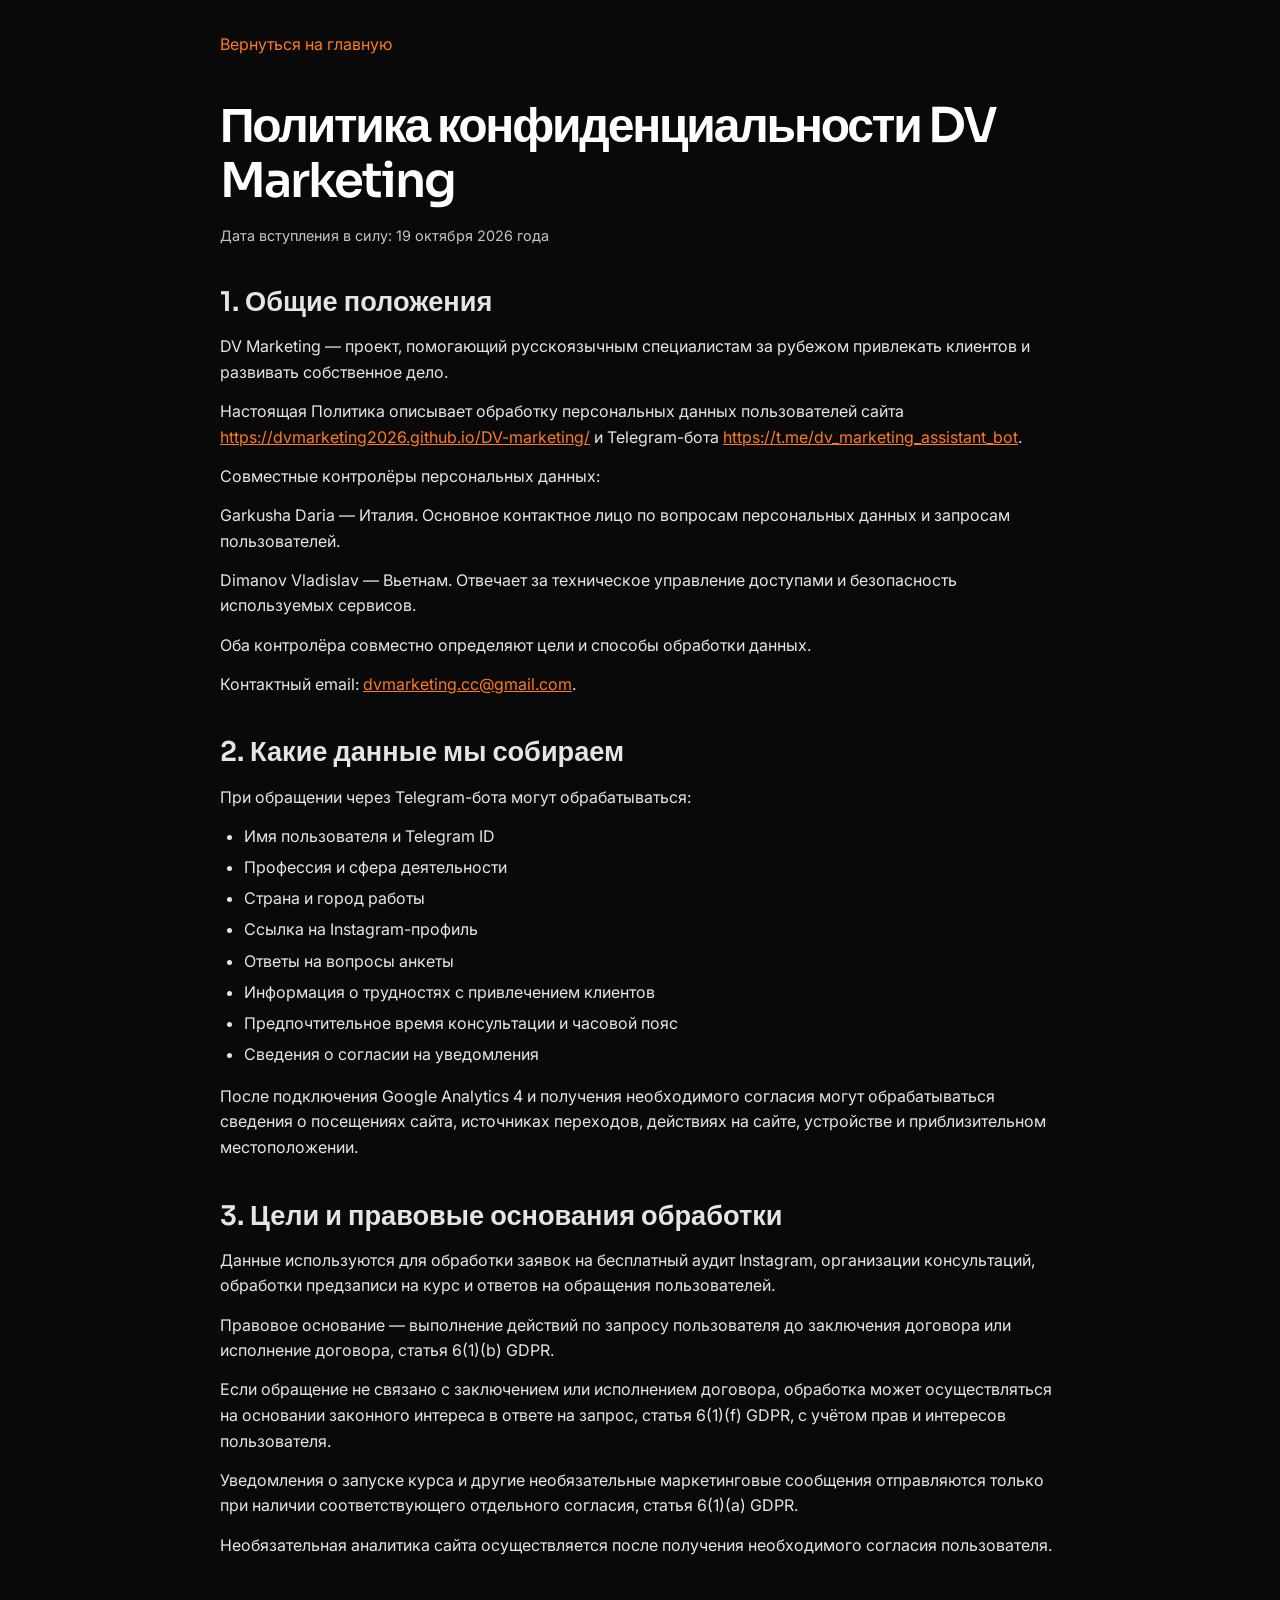
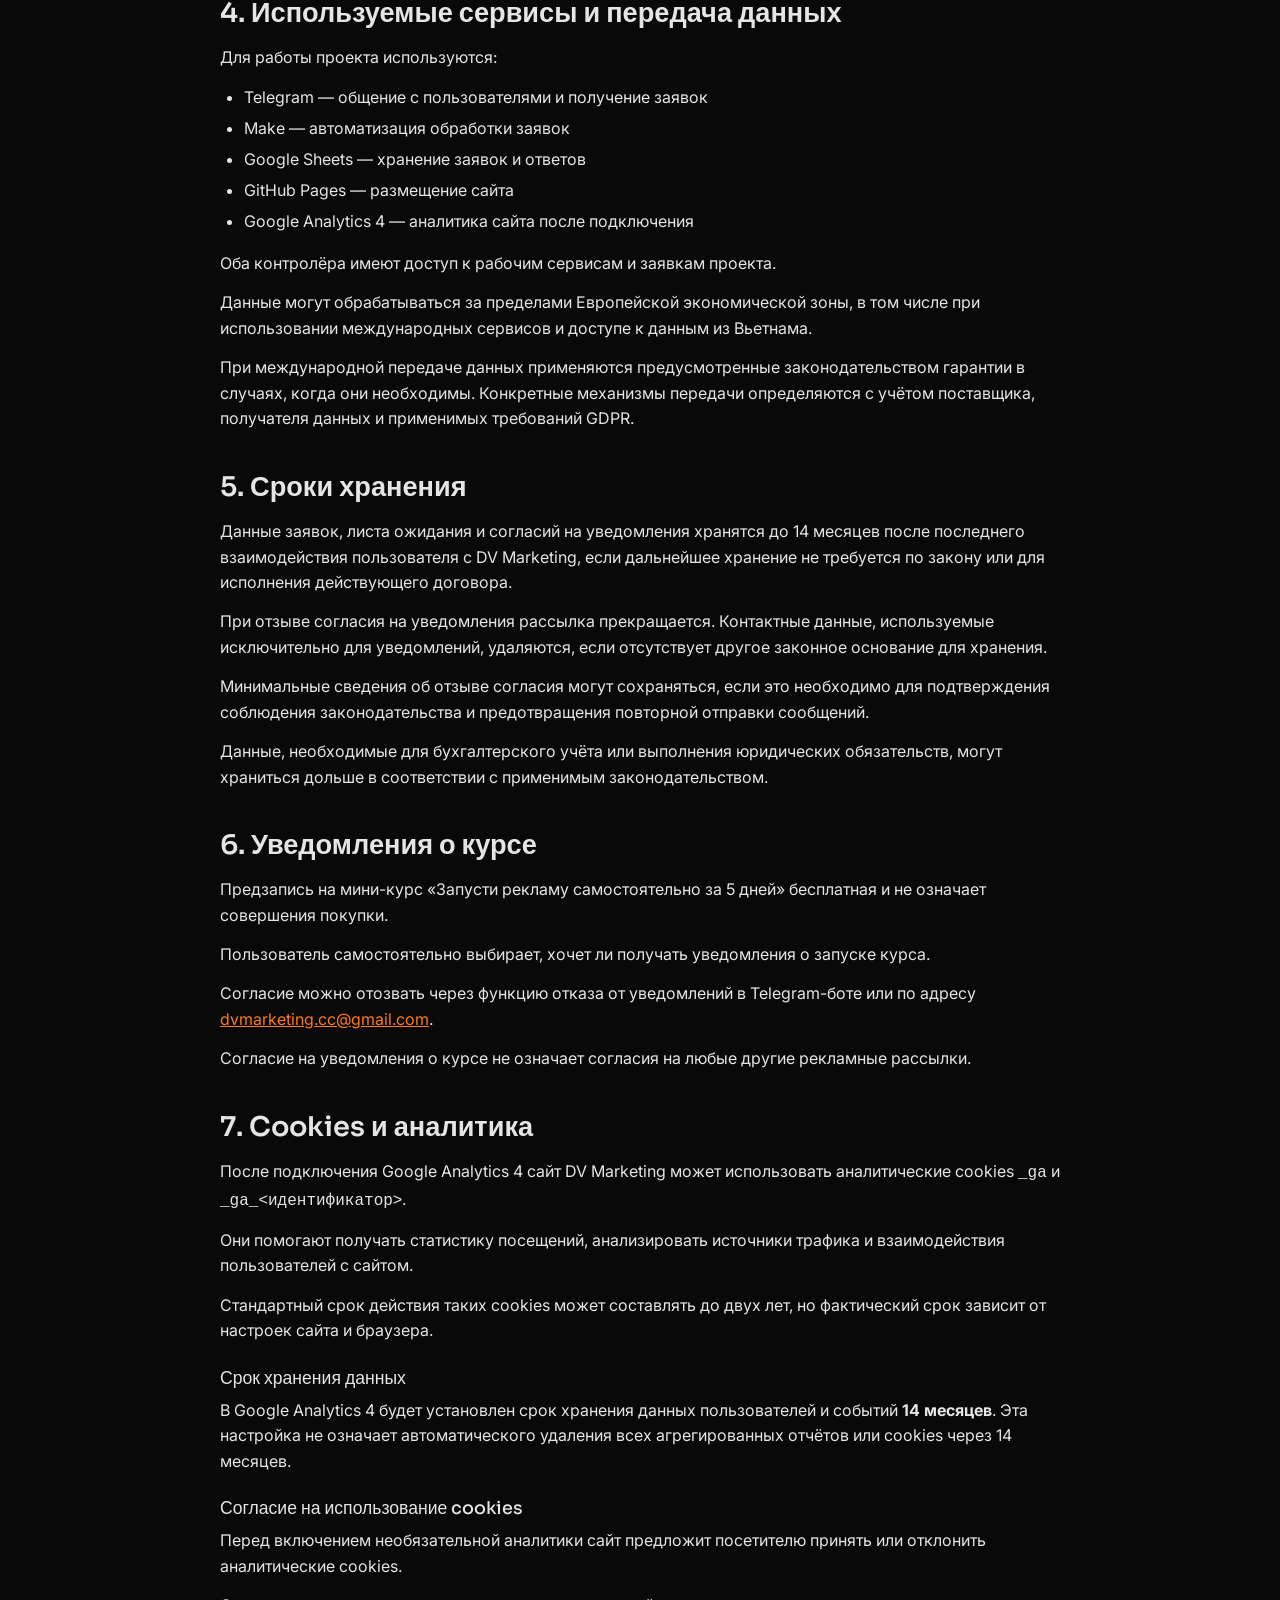
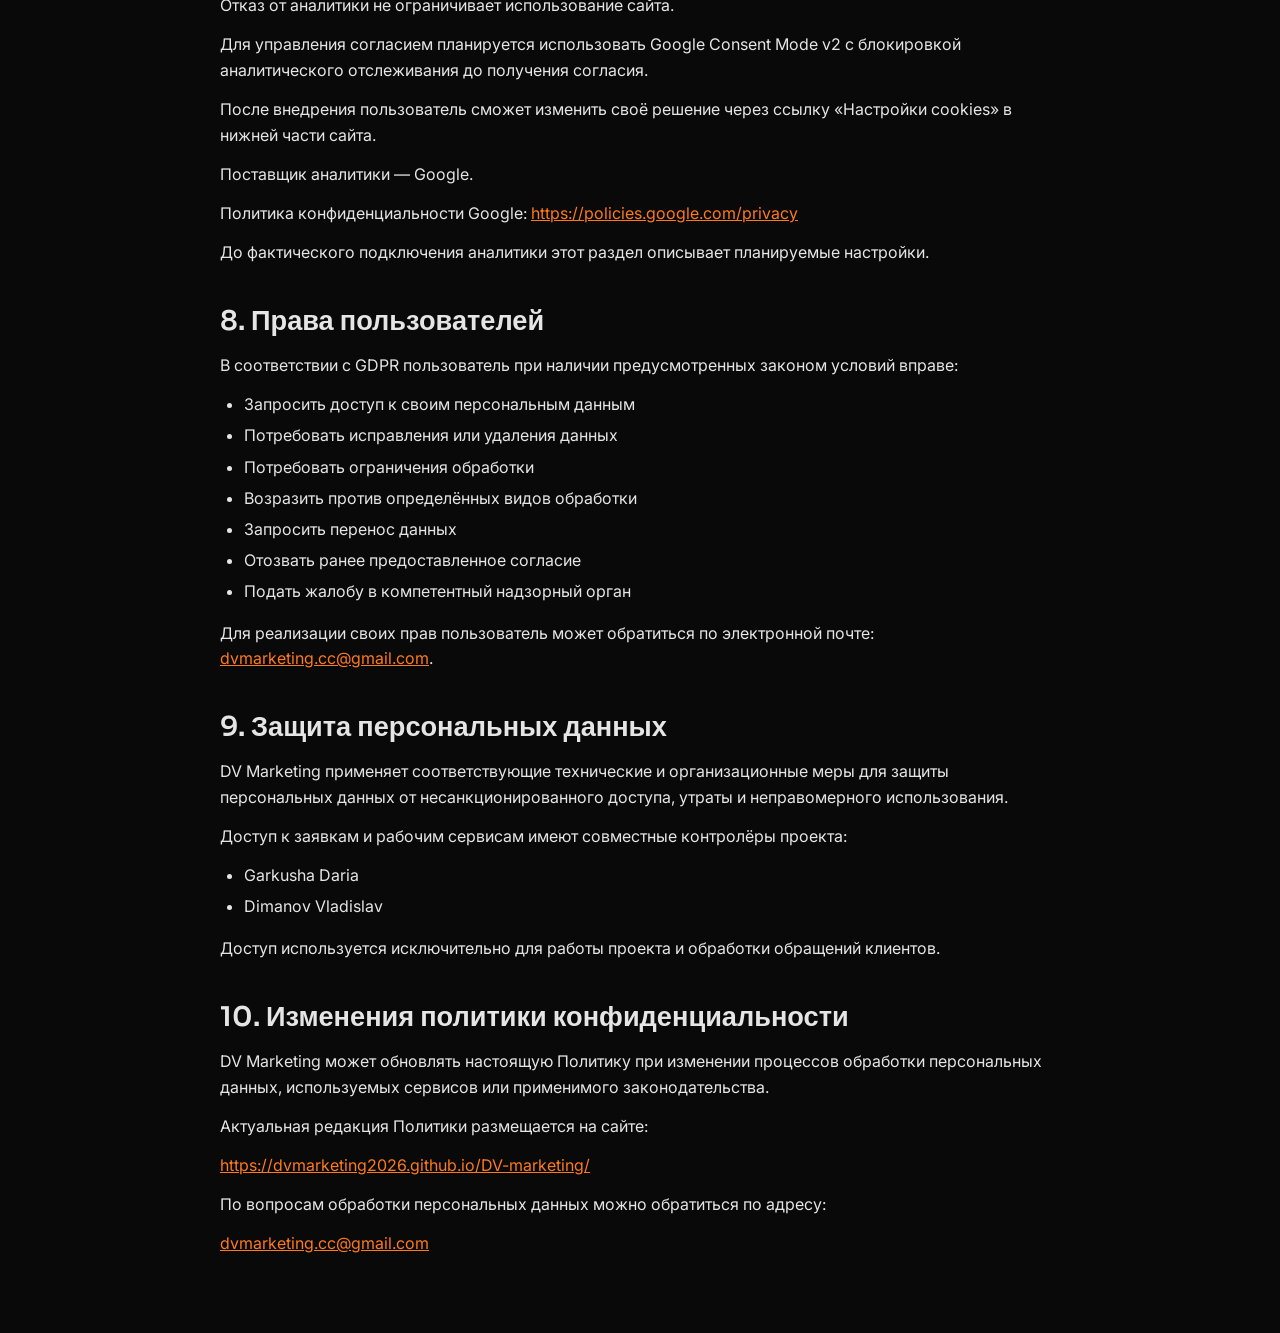
==== privacy.html @ 223eb36d "Add files via upload" ====
<!doctype html>
<html lang="ru">
  <head>
    <meta charset="utf-8" />
    <meta name="viewport" content="width=device-width, initial-scale=1" />
    <meta name="theme-color" content="#090909" />
    <title>Политика конфиденциальности — DV Marketing</title>
    <link rel="icon" type="image/svg+xml" href="favicon.svg" />
    <link rel="preconnect" href="https://fonts.googleapis.com" />
    <link rel="preconnect" href="https://fonts.gstatic.com" crossorigin />
    <link
      href="https://fonts.googleapis.com/css2?family=Inter:wght@400;500;600;700&family=Sora:wght@400;500;600;700&display=swap"
      rel="stylesheet"
    />
    <link rel="stylesheet" href="style.css" />
  </head>
  <body>
    <main class="privacy-page">
      <a class="privacy-page__back" href="index.html">Вернуться на главную</a>
      <article>
        <header>
          <h1 class="privacy-page__title">Политика конфиденциальности DV Marketing</h1>
          <p class="privacy-page__date">
            Дата вступления в силу:
            <time datetime="2026-10-19">19 октября 2026 года</time>
          </p>
        </header>
        <div class="privacy-page__content" id="privacy-content">
          <section aria-labelledby="privacy-section-1">
            <h2 id="privacy-section-1">1. Общие положения</h2>
            <p>
              DV Marketing — проект, помогающий русскоязычным специалистам за рубежом привлекать клиентов и развивать собственное дело.
            </p>
            <p>
              Настоящая Политика описывает обработку персональных данных пользователей сайта
              <a href="https://dvmarketing2026.github.io/DV-marketing/">https://dvmarketing2026.github.io/DV-marketing/</a>
              и Telegram-бота
              <a href="https://t.me/dv_marketing_assistant_bot">https://t.me/dv_marketing_assistant_bot</a>.
            </p>
            <p>Совместные контролёры персональных данных:</p>
            <p>
              Garkusha Daria — Италия. Основное контактное лицо по вопросам персональных данных и запросам пользователей.
            </p>
            <p>
              Dimanov Vladislav — Вьетнам. Отвечает за техническое управление доступами и безопасность используемых сервисов.
            </p>
            <p>Оба контролёра совместно определяют цели и способы обработки данных.</p>
            <p>
              Контактный email:
              <a href="mailto:dvmarketing.cc@gmail.com">dvmarketing.cc@gmail.com</a>.
            </p>
          </section>

          <section aria-labelledby="privacy-section-2">
            <h2 id="privacy-section-2">2. Какие данные мы собираем</h2>
            <p>При обращении через Telegram-бота могут обрабатываться:</p>
            <ul>
              <li>Имя пользователя и Telegram ID</li>
              <li>Профессия и сфера деятельности</li>
              <li>Страна и город работы</li>
              <li>Ссылка на Instagram-профиль</li>
              <li>Ответы на вопросы анкеты</li>
              <li>Информация о трудностях с привлечением клиентов</li>
              <li>Предпочтительное время консультации и часовой пояс</li>
              <li>Сведения о согласии на уведомления</li>
            </ul>
            <p>
              После подключения Google Analytics 4 и получения необходимого согласия могут обрабатываться сведения о посещениях сайта, источниках переходов, действиях на сайте, устройстве и приблизительном местоположении.
            </p>
          </section>

          <section aria-labelledby="privacy-section-3">
            <h2 id="privacy-section-3">3. Цели и правовые основания обработки</h2>
            <p>
              Данные используются для обработки заявок на бесплатный аудит Instagram, организации консультаций, обработки предзаписи на курс и ответов на обращения пользователей.
            </p>
            <p>
              Правовое основание — выполнение действий по запросу пользователя до заключения договора или исполнение договора, статья 6(1)(b) GDPR.
            </p>
            <p>
              Если обращение не связано с заключением или исполнением договора, обработка может осуществляться на основании законного интереса в ответе на запрос, статья 6(1)(f) GDPR, с учётом прав и интересов пользователя.
            </p>
            <p>
              Уведомления о запуске курса и другие необязательные маркетинговые сообщения отправляются только при наличии соответствующего отдельного согласия, статья 6(1)(a) GDPR.
            </p>
            <p>Необязательная аналитика сайта осуществляется после получения необходимого согласия пользователя.</p>
          </section>

          <section aria-labelledby="privacy-section-4">
            <h2 id="privacy-section-4">4. Используемые сервисы и передача данных</h2>
            <p>Для работы проекта используются:</p>
            <ul>
              <li>Telegram — общение с пользователями и получение заявок</li>
              <li>Make — автоматизация обработки заявок</li>
              <li>Google Sheets — хранение заявок и ответов</li>
              <li>GitHub Pages — размещение сайта</li>
              <li>Google Analytics 4 — аналитика сайта после подключения</li>
            </ul>
            <p>Оба контролёра имеют доступ к рабочим сервисам и заявкам проекта.</p>
            <p>
              Данные могут обрабатываться за пределами Европейской экономической зоны, в том числе при использовании международных сервисов и доступе к данным из Вьетнама.
            </p>
            <p>
              При международной передаче данных применяются предусмотренные законодательством гарантии в случаях, когда они необходимы. Конкретные механизмы передачи определяются с учётом поставщика, получателя данных и применимых требований GDPR.
            </p>
          </section>

          <section aria-labelledby="privacy-section-5">
            <h2 id="privacy-section-5">5. Сроки хранения</h2>
            <p>
              Данные заявок, листа ожидания и согласий на уведомления хранятся до 14 месяцев после последнего взаимодействия пользователя с DV Marketing, если дальнейшее хранение не требуется по закону или для исполнения действующего договора.
            </p>
            <p>
              При отзыве согласия на уведомления рассылка прекращается. Контактные данные, используемые исключительно для уведомлений, удаляются, если отсутствует другое законное основание для хранения.
            </p>
            <p>
              Минимальные сведения об отзыве согласия могут сохраняться, если это необходимо для подтверждения соблюдения законодательства и предотвращения повторной отправки сообщений.
            </p>
            <p>
              Данные, необходимые для бухгалтерского учёта или выполнения юридических обязательств, могут храниться дольше в соответствии с применимым законодательством.
            </p>
          </section>

          <section aria-labelledby="privacy-section-6">
            <h2 id="privacy-section-6">6. Уведомления о курсе</h2>
            <p>
              Предзапись на мини-курс «Запусти рекламу самостоятельно за 5 дней» бесплатная и не означает совершения покупки.
            </p>
            <p>Пользователь самостоятельно выбирает, хочет ли получать уведомления о запуске курса.</p>
            <p>
              Согласие можно отозвать через функцию отказа от уведомлений в Telegram-боте или по адресу
              <a href="mailto:dvmarketing.cc@gmail.com">dvmarketing.cc@gmail.com</a>.
            </p>
            <p>Согласие на уведомления о курсе не означает согласия на любые другие рекламные рассылки.</p>
          </section>

          <section aria-labelledby="privacy-section-7">
            <h2 id="privacy-section-7">7. Cookies и аналитика</h2>
            <p>
              После подключения Google Analytics 4 сайт DV Marketing может использовать аналитические cookies <code>_ga</code> и <code>_ga_&lt;идентификатор&gt;</code>.
            </p>
            <p>
              Они помогают получать статистику посещений, анализировать источники трафика и взаимодействия пользователей с сайтом.
            </p>
            <p>
              Стандартный срок действия таких cookies может составлять до двух лет, но фактический срок зависит от настроек сайта и браузера.
            </p>
            <h3>Срок хранения данных</h3>
            <p>
              В Google Analytics 4 будет установлен срок хранения данных пользователей и событий <strong>14 месяцев</strong>. Эта настройка не означает автоматического удаления всех агрегированных отчётов или cookies через 14 месяцев.
            </p>
            <h3>Согласие на использование cookies</h3>
            <p>
              Перед включением необязательной аналитики сайт предложит посетителю принять или отклонить аналитические cookies.
            </p>
            <p>Отказ от аналитики не ограничивает использование сайта.</p>
            <p>
              Для управления согласием планируется использовать Google Consent Mode v2 с блокировкой аналитического отслеживания до получения согласия.
            </p>
            <p>
              После внедрения пользователь сможет изменить своё решение через ссылку «Настройки cookies» в нижней части сайта.
            </p>
            <p>Поставщик аналитики — Google.</p>
            <p>
              Политика конфиденциальности Google:
              <a href="https://policies.google.com/privacy">https://policies.google.com/privacy</a>
            </p>
            <p>До фактического подключения аналитики этот раздел описывает планируемые настройки.</p>
          </section>

          <section aria-labelledby="privacy-section-8">
            <h2 id="privacy-section-8">8. Права пользователей</h2>
            <p>В соответствии с GDPR пользователь при наличии предусмотренных законом условий вправе:</p>
            <ul>
              <li>Запросить доступ к своим персональным данным</li>
              <li>Потребовать исправления или удаления данных</li>
              <li>Потребовать ограничения обработки</li>
              <li>Возразить против определённых видов обработки</li>
              <li>Запросить перенос данных</li>
              <li>Отозвать ранее предоставленное согласие</li>
              <li>Подать жалобу в компетентный надзорный орган</li>
            </ul>
            <p>
              Для реализации своих прав пользователь может обратиться по электронной почте:
              <a href="mailto:dvmarketing.cc@gmail.com">dvmarketing.cc@gmail.com</a>.
            </p>
          </section>

          <section aria-labelledby="privacy-section-9">
            <h2 id="privacy-section-9">9. Защита персональных данных</h2>
            <p>
              DV Marketing применяет соответствующие технические и организационные меры для защиты персональных данных от несанкционированного доступа, утраты и неправомерного использования.
            </p>
            <p>Доступ к заявкам и рабочим сервисам имеют совместные контролёры проекта:</p>
            <ul>
              <li>Garkusha Daria</li>
              <li>Dimanov Vladislav</li>
            </ul>
            <p>Доступ используется исключительно для работы проекта и обработки обращений клиентов.</p>
          </section>

          <section aria-labelledby="privacy-section-10">
            <h2 id="privacy-section-10">10. Изменения политики конфиденциальности</h2>
            <p>
              DV Marketing может обновлять настоящую Политику при изменении процессов обработки персональных данных, используемых сервисов или применимого законодательства.
            </p>
            <p>Актуальная редакция Политики размещается на сайте:</p>
            <p>
              <a href="https://dvmarketing2026.github.io/DV-marketing/">https://dvmarketing2026.github.io/DV-marketing/</a>
            </p>
            <p>По вопросам обработки персональных данных можно обратиться по адресу:</p>
            <p>
              <a href="mailto:dvmarketing.cc@gmail.com">dvmarketing.cc@gmail.com</a>
            </p>
          </section>
        </div>
      </article>
    </main>
  </body>
</html>
---- style.css ----
:root {
  color-scheme: dark;
  --color-graphite: #090909;
  --color-orange: #FF7A1A;
  --color-white: #FFFFFF;
  --font-heading: "Sora", sans-serif;
  --font-body: "Inter", sans-serif;
}

* {
  box-sizing: border-box;
}

html {
  scroll-behavior: smooth;
  scroll-padding-top: 2rem;
}

body {
  min-width: 320px;
  margin: 0;
  background: var(--color-graphite);
  color: var(--color-white);
  font-family: var(--font-body);
  font-size: 1rem;
  line-height: 1.6;
  -webkit-font-smoothing: antialiased;
  text-rendering: optimizeLegibility;
}

h1,
h2,
h3,
h4,
h5,
h6 {
  margin: 0;
  font-family: var(--font-heading);
  line-height: 1.15;
}

p {
  margin: 0;
}

a {
  color: var(--color-orange);
}

button,
input,
textarea,
select {
  font: inherit;
}

img,
svg,
video {
  display: block;
  max-width: 100%;
}

.hero {
  position: relative;
  isolation: isolate;
  display: flex;
  flex-direction: column;
  align-items: stretch;
  width: min(100%, 1200px);
  margin-inline: auto;
  padding: 14px 20px 36px;
  overflow: hidden;
  background-color: var(--color-graphite);
}

.site-header {
  position: relative;
  z-index: 1;
  display: flex;
  align-items: center;
  gap: 11px;
  mix-blend-mode: screen;
}

.brand {
  flex: 0 0 auto;
  display: block;
  width: 68px;
  height: 47px;
  overflow: hidden;
}

.brand__logo {
  width: auto;
  max-width: none;
  height: 100%;
  object-fit: contain;
}

.brand__tagline {
  max-width: 9rem;
  color: rgb(255 255 255 / 72%);
  font-size: 0.78rem;
  font-weight: 500;
  letter-spacing: 0.015em;
  line-height: 1.35;
}

.hero__content {
  position: relative;
  z-index: 1;
  width: 100%;
  max-width: 520px;
  margin-top: 12px;
}

.hero__badge {
  display: inline-block;
  max-width: 100%;
  margin-bottom: 0.75rem;
  padding: 0.45rem 0.7rem;
  border-radius: 9px;
  background: #FF7A1A;
  color: #0A0F1A;
  font-size: 0.72rem;
  font-weight: 600;
  line-height: 1.4;
}

.hero h1 {
  max-width: none;
  font-size: clamp(1.75rem, 7.8vw, 2rem);
  font-weight: 500;
  letter-spacing: -0.055em;
  line-height: 1.1;
}

.hero__headline-line {
  display: block;
}

.hero__highlight {
  color: var(--color-orange);
}

.hero__action {
  position: relative;
  z-index: 1;
  width: 100%;
  margin-top: 0.5rem;
}

.hero__image {
  width: 100%;
  height: auto;
  object-fit: contain;
  -webkit-mask-image:
    linear-gradient(to right, transparent 0%, #000 16%, #000 84%, transparent 100%),
    linear-gradient(to bottom, transparent 0%, #000 8%, #000 92%, transparent 100%);
  -webkit-mask-composite: source-in;
  mask-image:
    linear-gradient(to right, transparent 0%, #000 16%, #000 84%, transparent 100%),
    linear-gradient(to bottom, transparent 0%, #000 8%, #000 92%, transparent 100%);
  mask-composite: intersect;
}

.hero__button {
  display: flex;
  align-items: center;
  justify-content: center;
  gap: 0.75rem;
  width: fit-content;
  min-height: 50px;
  padding: 0.7rem 1rem;
  border: 1px solid var(--color-orange);
  border-radius: 0.4rem;
  background: var(--color-orange);
  color: var(--color-graphite);
  font-size: 0.84rem;
  font-weight: 700;
  line-height: 1.35;
  text-align: center;
  text-decoration: none;
  transition:
    background-color 180ms ease,
    box-shadow 180ms ease,
    transform 180ms ease;
}

.hero__button:hover {
  transform: translateY(-2px);
  background: #ff8c38;
  box-shadow: 0 10px 32px rgb(255 122 26 / 22%);
}

.hero__button:focus-visible {
  outline: 3px solid var(--color-white);
  outline-offset: 4px;
}

.hero__button-arrow {
  font-size: 1rem;
}

.hero__note {
  max-width: 28rem;
  margin-top: 0.65rem;
  color: #C2C5CC;
  font-size: 0.9rem;
  line-height: 1.5;
}

.hero__note span {
  padding-inline: 0.2rem;
  color: var(--color-orange);
}

.page-ready .hero__content,
.page-ready .site-header {
  animation: hero-enter 700ms cubic-bezier(0.2, 0.7, 0.2, 1) both;
}

.page-ready .hero__content {
  animation-delay: 100ms;
}

@keyframes hero-enter {
  from {
    opacity: 0;
    transform: translateY(16px);
  }

  to {
    opacity: 1;
    transform: translateY(0);
  }
}

@media (prefers-reduced-motion: reduce) {
  html {
    scroll-behavior: auto;
  }

  *,
  *::before,
  *::after {
    scroll-behavior: auto !important;
    animation-duration: 0.01ms !important;
    animation-iteration-count: 1 !important;
    transition-duration: 0.01ms !important;
  }
}

@media (min-width: 721px) {
  .hero {
    display: flex;
    flex-direction: column;
    align-items: stretch;
    padding: 16px 32px 36px;
  }

  .hero__content {
    align-self: start;
    max-width: min(100%, 590px);
    margin-top: 16px;
  }

  .hero h1 {
    max-width: none;
    font-size: clamp(1.75rem, 2.9vw, 2.65rem);
    line-height: 1.13;
  }

  .hero__visual {
    align-self: center;
    width: 100%;
    margin: 8px 0 0;
  }

  .hero__action {
    width: 100%;
    margin-top: 8px;
  }

  .site-header {
    align-self: stretch;
  }

  .brand {
    width: 78px;
    height: 54px;
  }

  .brand__logo {
    width: auto;
    height: 100%;
  }
}

@media (min-width: 900px) {
  .hero {
    display: grid;
    grid-template-columns: minmax(0, 48fr) minmax(0, 52fr);
    grid-template-rows: auto auto auto;
    align-content: start;
    align-items: center;
    column-gap: clamp(2rem, 4vw, 3.5rem);
    row-gap: 10px;
    padding: 16px 24px 36px;
  }

  .site-header {
    grid-column: 1 / -1;
    grid-row: 1;
  }

  .hero__content {
    grid-column: 1;
    grid-row: 2;
    justify-self: start;
    max-width: none;
    margin-top: 0;
  }

  .hero h1 {
    max-width: none;
    font-size: clamp(2.375rem, 3vw, 2.75rem);
    line-height: 1.12;
  }

  .hero__visual {
    grid-column: 2;
    grid-row: 2 / span 2;
    align-self: center;
    width: 100%;
    margin: 0;
  }

  .hero__action {
    grid-column: 1;
    grid-row: 3;
    width: auto;
    margin-top: 0;
  }

  .hero__button {
    width: fit-content;
    min-height: 52px;
  }
}

@media (max-width: 720px) {
  .hero {
    padding: 12px 20px 36px;
  }

  .site-header {
    align-self: stretch;
  }

  .brand {
    width: 68px;
    height: 47px;
  }

  .brand__logo {
    width: auto;
    height: 100%;
  }

  .brand__tagline {
    font-size: 0.73rem;
  }

  .hero__content {
    margin-top: 12px;
  }

  .hero h1 {
    max-width: none;
    font-size: clamp(1.75rem, 7.8vw, 2rem);
    line-height: 1.1;
  }

  .hero__badge {
    max-width: 340px;
    margin-bottom: 0.65rem;
    padding: 0.42rem 0.65rem;
    font-size: 0.7rem;
  }

  .hero__visual {
    width: calc(100% + 40px);
    margin: 0.65rem -20px 0;
  }

  .hero__image {
    width: 100%;
    height: auto;
    object-fit: contain;
  }

  .hero__button {
    width: min(100%, 360px);
    min-height: 50px;
    padding: 0.65rem 0.8rem;
    font-size: 0.82rem;
  }

  .hero__action {
    margin-top: 0.45rem;
  }

  .hero__note {
    max-width: 28rem;
    font-size: 0.9rem;
  }
}

@media (min-width: 721px) and (max-width: 899px) {
  .hero {
    padding-inline: 32px;
  }

  .hero__content {
    max-width: 100%;
  }

  .hero__visual {
    width: min(100%, 680px);
    justify-self: center;
  }

  .hero__action {
    align-self: center;
    width: min(100%, 680px);
  }

  .hero h1 {
    font-size: clamp(2rem, 4.2vw, 2.35rem);
  }
}

@media (prefers-reduced-motion: reduce) {
  .page-ready .hero__content,
  .page-ready .site-header {
    animation: none;
  }
}

.pains-section {
  background: #090909;
  padding: 36px 20px 56px;
}

.pains-section__inner {
  width: min(100%, 1152px);
  margin-inline: auto;
}

.pains-section__header {
  max-width: 680px;
}

.pains-section__eyebrow {
  color: var(--color-orange);
  font-size: 0.68rem;
  font-weight: 700;
  letter-spacing: 0.14em;
  line-height: 1.4;
}

.pains-section__title {
  display: grid;
  gap: 0.08em;
  margin-top: 0.7rem;
  font-size: clamp(1.9rem, 8vw, 2.45rem);
  font-weight: 500;
  letter-spacing: -0.055em;
  line-height: 1.12;
}

.pains-section__title-accent {
  color: var(--color-orange);
}

.pains-section__intro {
  max-width: 42rem;
  margin-top: 0.9rem;
  color: #C2C5CC;
  font-size: 0.94rem;
  line-height: 1.65;
}

.pains-list {
  display: grid;
  grid-template-columns: minmax(0, 1fr);
  gap: 12px;
  margin: 2rem 0 0;
  padding: 0;
  list-style: none;
}

.pains-list__item {
  display: grid;
  grid-template-columns: 34px minmax(0, 1fr);
  column-gap: 0.85rem;
  padding: 1.1rem;
  border-radius: 14px;
  background: #F2F0EB;
}

.pains-list__meta {
  display: flex;
  flex-direction: column;
  align-items: flex-start;
  gap: 0.55rem;
  padding-top: 0.1rem;
}

.pains-list__number {
  color: #B64D08;
  font-family: var(--font-heading);
  font-size: 0.72rem;
  font-weight: 600;
  letter-spacing: 0.04em;
}

.pains-list__icon {
  width: 21px;
  height: 21px;
  stroke: #B64D08;
  stroke-linecap: round;
  stroke-linejoin: round;
  stroke-width: 1.25;
}

.pains-list__copy h3 {
  color: #171717;
  font-size: 1rem;
  font-weight: 600;
  letter-spacing: -0.025em;
  line-height: 1.4;
}

.pains-list__copy p {
  max-width: 34rem;
  margin-top: 0.35rem;
  color: #444444;
  font-size: 0.86rem;
  line-height: 1.6;
}

.pains-callout {
  margin-top: 1.8rem;
  padding: 1.35rem 1.15rem;
  border-left: 2px solid var(--color-orange);
  border-radius: 14px;
  background: #1A1A1A;
}

.pains-callout h3 {
  max-width: 38rem;
  color: #FFFFFF;
  font-size: clamp(1.3rem, 5.8vw, 1.8rem);
  font-weight: 500;
  letter-spacing: -0.045em;
  line-height: 1.2;
}

.pains-callout h3 span {
  color: var(--color-orange);
}

.pains-callout > p {
  max-width: 38rem;
  margin-top: 0.6rem;
  color: #C2C5CC;
  font-size: 0.88rem;
  line-height: 1.6;
}

.pains-callout__button {
  margin-top: 1rem;
}

@media (min-width: 600px) {
  .pains-section {
    padding: 48px 32px 72px;
  }

  .pains-list {
    gap: 14px;
  }

  .pains-list__item {
    min-height: 156px;
    padding: 1.35rem;
  }

  .pains-callout {
    padding: 1.6rem 1.7rem;
  }
}

@media (min-width: 900px) {
  .pains-section {
    padding: 64px 32px 88px;
  }

  .pains-section__title {
    font-size: clamp(2.25rem, 3.6vw, 3rem);
  }

  .pains-section__intro {
    font-size: 1rem;
  }

  .pains-list {
    grid-template-columns: repeat(2, minmax(0, 1fr));
    gap: 16px;
    margin-top: 2.6rem;
  }

  .pains-list__item {
    min-height: 168px;
    column-gap: 1.2rem;
    padding: 1.7rem;
  }

  .pains-list__icon {
    width: 23px;
    height: 23px;
  }

  .pains-list__copy h3 {
    font-size: 1.08rem;
  }

  .pains-list__copy p {
    margin-top: 0.45rem;
    font-size: 0.92rem;
  }

  .pains-callout {
    margin-top: 2.2rem;
    padding: 1.9rem 2rem;
  }

  .pains-callout h3 {
    font-size: 1.9rem;
  }

  .pains-callout > p {
    font-size: 0.95rem;
  }
}

.audience-section {
  padding: 52px 20px 64px;
  background: #090909;
}

.audience-section__inner {
  width: min(100%, 1152px);
  margin-inline: auto;
}

.audience-section__header {
  max-width: 720px;
}

.audience-section__eyebrow {
  color: #FF7A1A;
  font-size: 0.68rem;
  font-weight: 700;
  letter-spacing: 0.14em;
  line-height: 1.4;
}

.audience-section__title {
  margin-top: 0.7rem;
  color: #FFFFFF;
  font-size: clamp(1.9rem, 8vw, 2.45rem);
  font-weight: 500;
  letter-spacing: -0.055em;
  line-height: 1.12;
}

.audience-section__title span {
  color: #FF7A1A;
}

.audience-section__intro {
  max-width: 42rem;
  margin-top: 0.9rem;
  color: #C2C5CC;
  font-size: 0.94rem;
  line-height: 1.65;
}

.audience-grid {
  display: grid;
  grid-template-columns: repeat(2, minmax(0, 1fr));
  gap: 12px;
  margin-top: 1.8rem;
}

.audience-card {
  position: relative;
  isolation: isolate;
  overflow: hidden;
  aspect-ratio: 0.82;
  border-radius: 16px;
  background: #1A1A1A;
}

.audience-card::after {
  position: absolute;
  z-index: 0;
  inset: 38% 0 0;
  background: linear-gradient(to bottom, transparent 0%, rgb(9 9 9 / 45%) 36%, #090909 72%);
  content: "";
  pointer-events: none;
}

.audience-card__image {
  width: 100%;
  height: 100%;
  object-fit: cover;
  object-position: center 42%;
}

.audience-card__caption {
  position: absolute;
  z-index: 1;
  right: 12px;
  bottom: 12px;
  left: 12px;
  display: flex;
  align-items: center;
  gap: 7px;
}

.audience-card__icon {
  flex: 0 0 auto;
  width: 18px;
  height: 18px;
  stroke: #FF7A1A;
  stroke-linecap: round;
  stroke-linejoin: round;
  stroke-width: 1.5;
}

.audience-card__caption h3 {
  color: #FFFFFF;
  font-size: clamp(0.74rem, 3.4vw, 0.9rem);
  font-weight: 600;
  letter-spacing: -0.025em;
  line-height: 1.25;
}

.audience-section__other {
  max-width: 48rem;
  margin-top: 1.5rem;
  color: #FF7A1A;
  font-size: 0.94rem;
  font-weight: 500;
  line-height: 1.55;
}

@media (min-width: 600px) {
  .audience-section {
    padding: 64px 32px 76px;
  }

  .audience-grid {
    gap: 16px;
  }

  .audience-card {
    aspect-ratio: 1.08;
  }

  .audience-card__caption {
    right: 16px;
    bottom: 16px;
    left: 16px;
    gap: 9px;
  }

  .audience-card__icon {
    width: 21px;
    height: 21px;
  }

  .audience-card__caption h3 {
    font-size: 0.95rem;
  }
}

@media (min-width: 900px) {
  .audience-section {
    padding: 76px 32px 92px;
  }

  .audience-section__title {
    font-size: clamp(2.25rem, 3.6vw, 3rem);
  }

  .audience-section__intro {
    font-size: 1rem;
  }

  .audience-grid {
    grid-template-columns: repeat(3, minmax(0, 1fr));
    gap: 20px;
    margin-top: 2.4rem;
  }

  .audience-card {
    aspect-ratio: 1.4;
  }

  .audience-card__caption {
    right: 18px;
    bottom: 18px;
    left: 18px;
    gap: 10px;
  }

  .audience-card__icon {
    width: 22px;
    height: 22px;
  }

  .audience-card__caption h3 {
    font-size: 1rem;
  }

  .audience-section__other {
    margin-top: 1.8rem;
    font-size: 1rem;
  }
}

.founders-section {
  padding: 52px 20px 64px;
  background: #090909;
}

.founders-section__inner {
  width: min(100%, 1152px);
  margin-inline: auto;
}

.founders-section__header {
  max-width: 760px;
}

.founders-section__eyebrow {
  color: #FF7A1A;
  font-size: 0.68rem;
  font-weight: 700;
  letter-spacing: 0.14em;
  line-height: 1.4;
}

.founders-section__title {
  margin-top: 0.7rem;
  color: #FFFFFF;
  font-size: clamp(1.9rem, 8vw, 2.45rem);
  font-weight: 500;
  letter-spacing: -0.055em;
  line-height: 1.12;
}

.founders-section__title span {
  color: #FF7A1A;
}

.founders-section__intro {
  margin-top: 0.9rem;
  color: #FFFFFF;
  font-size: 1.05rem;
  font-weight: 500;
  line-height: 1.6;
}

.founders-section__copy {
  margin-top: 0.75rem;
  color: #C2C5CC;
  font-size: 0.94rem;
  line-height: 1.7;
}

.founders-gallery {
  display: grid;
  grid-template-columns: minmax(0, 1fr);
  align-items: start;
  gap: 18px;
  margin-top: 1.8rem;
}

.founders-gallery__item {
  align-self: start;
  min-width: 0;
  margin: 0;
}

.founders-gallery__image {
  display: block;
  width: 100%;
  max-width: 100%;
  height: auto;
  aspect-ratio: auto;
  object-fit: contain;
}

@media (min-width: 600px) {
  .founders-section {
    padding: 64px 32px 76px;
  }

  .founders-gallery {
    gap: 22px;
    margin-top: 2.2rem;
  }
}

@media (min-width: 900px) {
  .founders-section {
    padding: 76px 32px 92px;
  }

  .founders-section__title {
    font-size: clamp(2.25rem, 3.6vw, 3rem);
  }

  .founders-section__intro {
    font-size: 1.1rem;
  }

  .founders-section__copy {
    font-size: 1rem;
  }

  .founders-gallery {
    grid-template-columns: repeat(2, minmax(0, 1fr));
    gap: 20px;
    margin-top: 2.6rem;
  }
}

.products-section {
  padding: 52px 20px 64px;
  background: #090909;
}

.products-section__inner {
  width: min(100%, 1152px);
  margin-inline: auto;
}

.products-section__header {
  max-width: 720px;
}

.products-section__eyebrow {
  color: #FF7A1A;
  font-size: 0.68rem;
  font-weight: 700;
  letter-spacing: 0.14em;
  line-height: 1.4;
}

.products-section__title {
  margin-top: 0.7rem;
  color: #FFFFFF;
  font-size: clamp(1.9rem, 8vw, 2.45rem);
  font-weight: 500;
  letter-spacing: -0.055em;
  line-height: 1.12;
}

.products-section__intro {
  max-width: 42rem;
  margin-top: 0.9rem;
  color: #C2C5CC;
  font-size: 0.94rem;
  line-height: 1.65;
}

.products-grid {
  display: grid;
  grid-template-columns: minmax(0, 1fr);
  gap: 14px;
  margin-top: 1.8rem;
}

.products-card {
  min-width: 0;
  padding: 1.35rem;
  border-radius: 16px;
}

.products-card--audit {
  background: #F2F0EB;
  color: #171717;
}

.products-card--course,
.products-card--consultation {
  background: #202020;
  color: #FFFFFF;
}

.products-card__topline {
  display: flex;
  align-items: center;
  justify-content: space-between;
  gap: 1rem;
}

.products-card__label {
  color: #B64D08;
  font-size: 0.65rem;
  font-weight: 700;
  letter-spacing: 0.1em;
  line-height: 1.4;
}

.products-card--course .products-card__label,
.products-card--consultation .products-card__label {
  color: #FF7A1A;
}

.products-card__icon {
  flex: 0 0 auto;
  width: 25px;
  height: 25px;
  stroke: #FF7A1A;
  stroke-linecap: round;
  stroke-linejoin: round;
  stroke-width: 1.5;
}

.products-card__title {
  max-width: 42rem;
  margin-top: 0.8rem;
  color: inherit;
  font-size: clamp(1.25rem, 5.6vw, 1.65rem);
  font-weight: 600;
  letter-spacing: -0.04em;
  line-height: 1.2;
}

.products-card__description {
  max-width: 44rem;
  margin-top: 0.6rem;
  color: #444444;
  font-size: 0.9rem;
  line-height: 1.6;
}

.products-card--course .products-card__description,
.products-card--consultation .products-card__description {
  color: #C2C5CC;
}

.products-benefits {
  display: grid;
  gap: 0.55rem;
  margin: 1rem 0 1.2rem;
  padding: 0;
  list-style: none;
}

.products-benefits li {
  display: grid;
  grid-template-columns: 16px minmax(0, 1fr);
  align-items: start;
  gap: 0.55rem;
  color: #292929;
  font-size: 0.84rem;
  line-height: 1.5;
}

.products-benefits svg {
  width: 16px;
  height: 16px;
  margin-top: 0.12em;
  stroke: #FF7A1A;
  stroke-linecap: round;
  stroke-linejoin: round;
  stroke-width: 2;
}

.products-card__button {
  width: 100%;
  min-height: 52px;
  margin-top: 1.1rem;
  border-radius: 8px;
  cursor: pointer;
}

.products-card__button:disabled {
  opacity: 0.58;
  cursor: not-allowed;
}

.products-card__button:disabled:hover {
  transform: none;
  box-shadow: none;
}

.products-price {
  display: flex;
  align-items: baseline;
  gap: 0.7rem;
  margin-top: 1rem;
}

.products-price__current {
  color: #FFFFFF;
  font-family: var(--font-heading);
  font-size: 1.75rem;
  font-weight: 600;
  letter-spacing: -0.04em;
}

.products-price__previous {
  color: #929292;
  font-size: 0.95rem;
}

.products-card__price-note {
  margin-top: 0.1rem;
  color: #B8BBC2;
  font-size: 0.78rem;
}

.products-card__status {
  margin-top: 0.6rem;
  color: #AFAFAF;
  font-size: 0.72rem;
  line-height: 1.45;
}

.products-card--consultation .products-card__button {
  border: 1px solid #FF7A1A;
  background: transparent;
  color: #FFFFFF;
}

.products-card--consultation .products-card__button:hover {
  background: rgb(255 122 26 / 10%);
  box-shadow: none;
}

.products-details {
  margin-top: 1rem;
}

.products-details summary {
  display: inline-flex;
  min-height: 48px;
  align-items: center;
  padding: 0.65rem 1rem;
  border: 1px solid #FF7A1A;
  border-radius: 8px;
  color: #FFFFFF;
  cursor: pointer;
  font-size: 0.86rem;
  font-weight: 600;
  list-style: none;
}

.products-details summary::-webkit-details-marker {
  display: none;
}

.products-details summary::after {
  margin-left: 0.65rem;
  color: #FF7A1A;
  content: "+";
  font-size: 1.15rem;
  line-height: 1;
}

.products-details[open] summary::after {
  content: "−";
}

.products-details summary:focus-visible {
  outline: 3px solid #FFFFFF;
  outline-offset: 3px;
}

.products-details p {
  max-width: 40rem;
  margin-top: 0.8rem;
  color: #C2C5CC;
  font-size: 0.88rem;
  line-height: 1.6;
}

@media (min-width: 600px) {
  .products-section {
    padding: 64px 32px 76px;
  }

  .products-card {
    padding: 1.7rem;
  }

  .products-card__button {
    width: fit-content;
    min-width: 220px;
  }
}

@media (min-width: 900px) {
  .products-section {
    padding: 76px 32px 92px;
  }

  .products-section__title {
    font-size: clamp(2.25rem, 3.6vw, 3rem);
  }

  .products-section__intro {
    font-size: 1rem;
  }

  .products-grid {
    grid-template-columns: repeat(2, minmax(0, 1fr));
    gap: 20px;
    margin-top: 2.4rem;
  }

  .products-card--audit {
    grid-column: 1 / -1;
    padding: 2rem;
  }

  .products-card--course,
  .products-card--consultation {
    min-height: 100%;
    padding: 1.8rem;
  }

  .products-card--audit .products-card__title {
    font-size: 1.9rem;
  }

  .products-card--audit .products-card__description {
    font-size: 1rem;
  }

  .products-benefits {
    grid-template-columns: repeat(3, minmax(0, 1fr));
    gap: 1.2rem;
    margin: 1.3rem 0 1.5rem;
  }

  .products-benefits li {
    font-size: 0.88rem;
  }

  .products-card--course .products-card__button,
  .products-card--consultation .products-details {
    margin-top: 1.3rem;
  }
}

.results-section {
  padding: 52px 20px 64px;
  background: #090909;
}

.results-section__inner {
  width: min(100%, 1152px);
  margin-inline: auto;
}

.results-section__header {
  max-width: 760px;
}

.results-section__eyebrow {
  color: #FF7A1A;
  font-size: 0.68rem;
  font-weight: 700;
  letter-spacing: 0.14em;
  line-height: 1.4;
}

.results-section__title {
  display: grid;
  gap: 0.08em;
  margin-top: 0.7rem;
  color: #FFFFFF;
  font-size: clamp(1.85rem, 7.5vw, 2.4rem);
  font-weight: 500;
  letter-spacing: -0.055em;
  line-height: 1.14;
}

.results-section__title-accent {
  color: #FF7A1A;
}

.results-section__intro {
  max-width: 44rem;
  margin-top: 0.9rem;
  color: #C2C5CC;
  font-size: 0.94rem;
  line-height: 1.65;
}

.results-grid {
  display: grid;
  grid-template-columns: minmax(0, 1fr);
  gap: 12px;
  margin: 2rem 0 0;
  padding: 0;
  list-style: none;
}

.results-card {
  min-width: 0;
  padding: 1.25rem;
  border-radius: 16px;
  background: #202020;
}

.results-card__icon {
  width: 28px;
  height: 28px;
  margin-bottom: 0.9rem;
  stroke: #FF7A1A;
  stroke-linecap: round;
  stroke-linejoin: round;
  stroke-width: 1.5;
}

.results-card h3 {
  color: #FFFFFF;
  font-size: 1.02rem;
  font-weight: 600;
  letter-spacing: -0.025em;
  line-height: 1.35;
}

.results-card p {
  max-width: 34rem;
  margin-top: 0.45rem;
  color: #C2C5CC;
  font-size: 0.88rem;
  line-height: 1.6;
}

.results-callout {
  margin-top: 1.5rem;
  padding: 1.25rem;
  border: 1px solid #FF7A1A;
  border-radius: 16px;
}

.results-callout h3 {
  color: #FFFFFF;
  font-size: clamp(1.25rem, 5vw, 1.7rem);
  font-weight: 500;
  letter-spacing: -0.04em;
  line-height: 1.25;
}

.results-callout p {
  max-width: 42rem;
  margin-top: 0.55rem;
  color: #C2C5CC;
  font-size: 0.9rem;
  line-height: 1.6;
}

@media (min-width: 600px) {
  .results-section {
    padding: 64px 32px 76px;
  }

  .results-grid {
    gap: 16px;
  }

  .results-card {
    padding: 1.5rem;
  }

  .results-callout {
    padding: 1.5rem;
  }
}

@media (min-width: 900px) {
  .results-section {
    padding: 76px 32px 92px;
  }

  .results-section__title {
    font-size: clamp(2.25rem, 3.6vw, 3rem);
  }

  .results-section__intro {
    font-size: 1rem;
  }

  .results-grid {
    grid-template-columns: repeat(2, minmax(0, 1fr));
    gap: 20px;
    margin-top: 2.5rem;
  }

  .results-card {
    min-height: 186px;
    padding: 1.7rem;
  }

  .results-card__icon {
    width: 30px;
    height: 30px;
    margin-bottom: 1rem;
  }

  .results-card h3 {
    font-size: 1.1rem;
  }

  .results-card p {
    margin-top: 0.5rem;
    font-size: 0.92rem;
  }

  .results-callout {
    margin-top: 1.8rem;
    padding: 1.8rem 2rem;
  }

  .results-callout h3 {
    font-size: 1.8rem;
  }

  .results-callout p {
    font-size: 0.96rem;
  }
}

.final-section {
  padding: 56px 20px 68px;
  background: #090909;
}

.final-section__inner {
  display: grid;
  grid-template-columns: minmax(0, 1fr);
  gap: 2rem;
  width: min(100%, 1152px);
  margin-inline: auto;
}

.final-section__content {
  max-width: 38rem;
}

.final-section__eyebrow {
  color: #FF7A1A;
  font-size: 0.68rem;
  font-weight: 700;
  letter-spacing: 0.14em;
  line-height: 1.4;
}

.final-section__title {
  margin-top: 0.75rem;
  color: #FFFFFF;
  font-size: clamp(2rem, 8.2vw, 2.75rem);
  font-weight: 500;
  letter-spacing: -0.055em;
  line-height: 1.12;
}

.final-section__title span {
  color: #FF7A1A;
}

.final-section__description {
  max-width: 36rem;
  margin-top: 1rem;
  color: #C2C5CC;
  font-size: 0.96rem;
  line-height: 1.7;
}

.final-section__button {
  width: min(100%, 360px);
  min-height: 52px;
  margin-top: 1.4rem;
  border-radius: 8px;
}

.final-section__note {
  margin-top: 0.7rem;
  color: #B8BBC2;
  font-size: 0.82rem;
  line-height: 1.5;
}

.final-section__visual {
  min-width: 0;
  margin: 0;
  overflow: hidden;
  border-radius: 20px;
}

.final-section__image {
  display: block;
  width: 100%;
  max-width: 100%;
  height: auto;
  object-fit: contain;
  object-position: center;
}

@media (min-width: 769px) {
  .final-section {
    padding: 80px 32px 96px;
  }

  .final-section__inner {
    grid-template-columns: minmax(0, 1fr) minmax(0, 0.92fr);
    align-items: center;
    gap: clamp(2.5rem, 6vw, 5.5rem);
  }

  .final-section__title {
    font-size: clamp(2.5rem, 4vw, 3.5rem);
  }

  .final-section__description {
    font-size: 1rem;
  }

  .final-section__visual {
    aspect-ratio: 1074 / 1280;
  }

  .final-section__image {
    width: 100%;
    height: 100%;
    object-fit: cover;
    object-position: center;
  }
}

.site-footer {
  padding: 1.25rem 20px;
  border-top: 1px solid rgb(255 255 255 / 12%);
  background: #090909;
}

.site-footer__inner {
  width: min(100%, 1200px);
  margin-inline: auto;
}

.site-footer a {
  color: #C2C5CC;
  font-size: 0.85rem;
  text-decoration: none;
}

.site-footer a:hover,
.site-footer a:focus-visible {
  color: var(--color-orange);
}

.privacy-page {
  width: min(100%, 880px);
  margin-inline: auto;
  padding: 2rem 20px 5rem;
}

.privacy-page__back {
  display: inline-block;
  margin-bottom: 2.5rem;
  color: var(--color-orange);
  text-decoration: none;
}

.privacy-page__back:hover,
.privacy-page__back:focus-visible {
  text-decoration: underline;
  text-underline-offset: 0.2em;
}

.privacy-page__title {
  color: var(--color-white);
  font-size: clamp(2rem, 6vw, 3rem);
  font-weight: 600;
  letter-spacing: -0.045em;
}

.privacy-page__date {
  margin-top: 1rem;
  color: #C2C5CC;
  font-size: 0.9rem;
}

.privacy-page__content {
  margin-top: 2.5rem;
  color: #E5E5E5;
  overflow-wrap: anywhere;
}

.privacy-page__content section + section {
  margin-top: 2.5rem;
}

.privacy-page__content h2 {
  margin-bottom: 1rem;
  font-size: clamp(1.35rem, 4vw, 1.7rem);
  font-weight: 600;
}

.privacy-page__content h3 {
  margin-top: 1.5rem;
  margin-bottom: 0.6rem;
  font-size: 1.1rem;
  font-weight: 500;
}

.privacy-page__content p + p,
.privacy-page__content p + ul,
.privacy-page__content ul + p {
  margin-top: 0.85rem;
}

.privacy-page__content ul {
  padding-left: 1.5rem;
}

.privacy-page__content li + li {
  margin-top: 0.35rem;
}
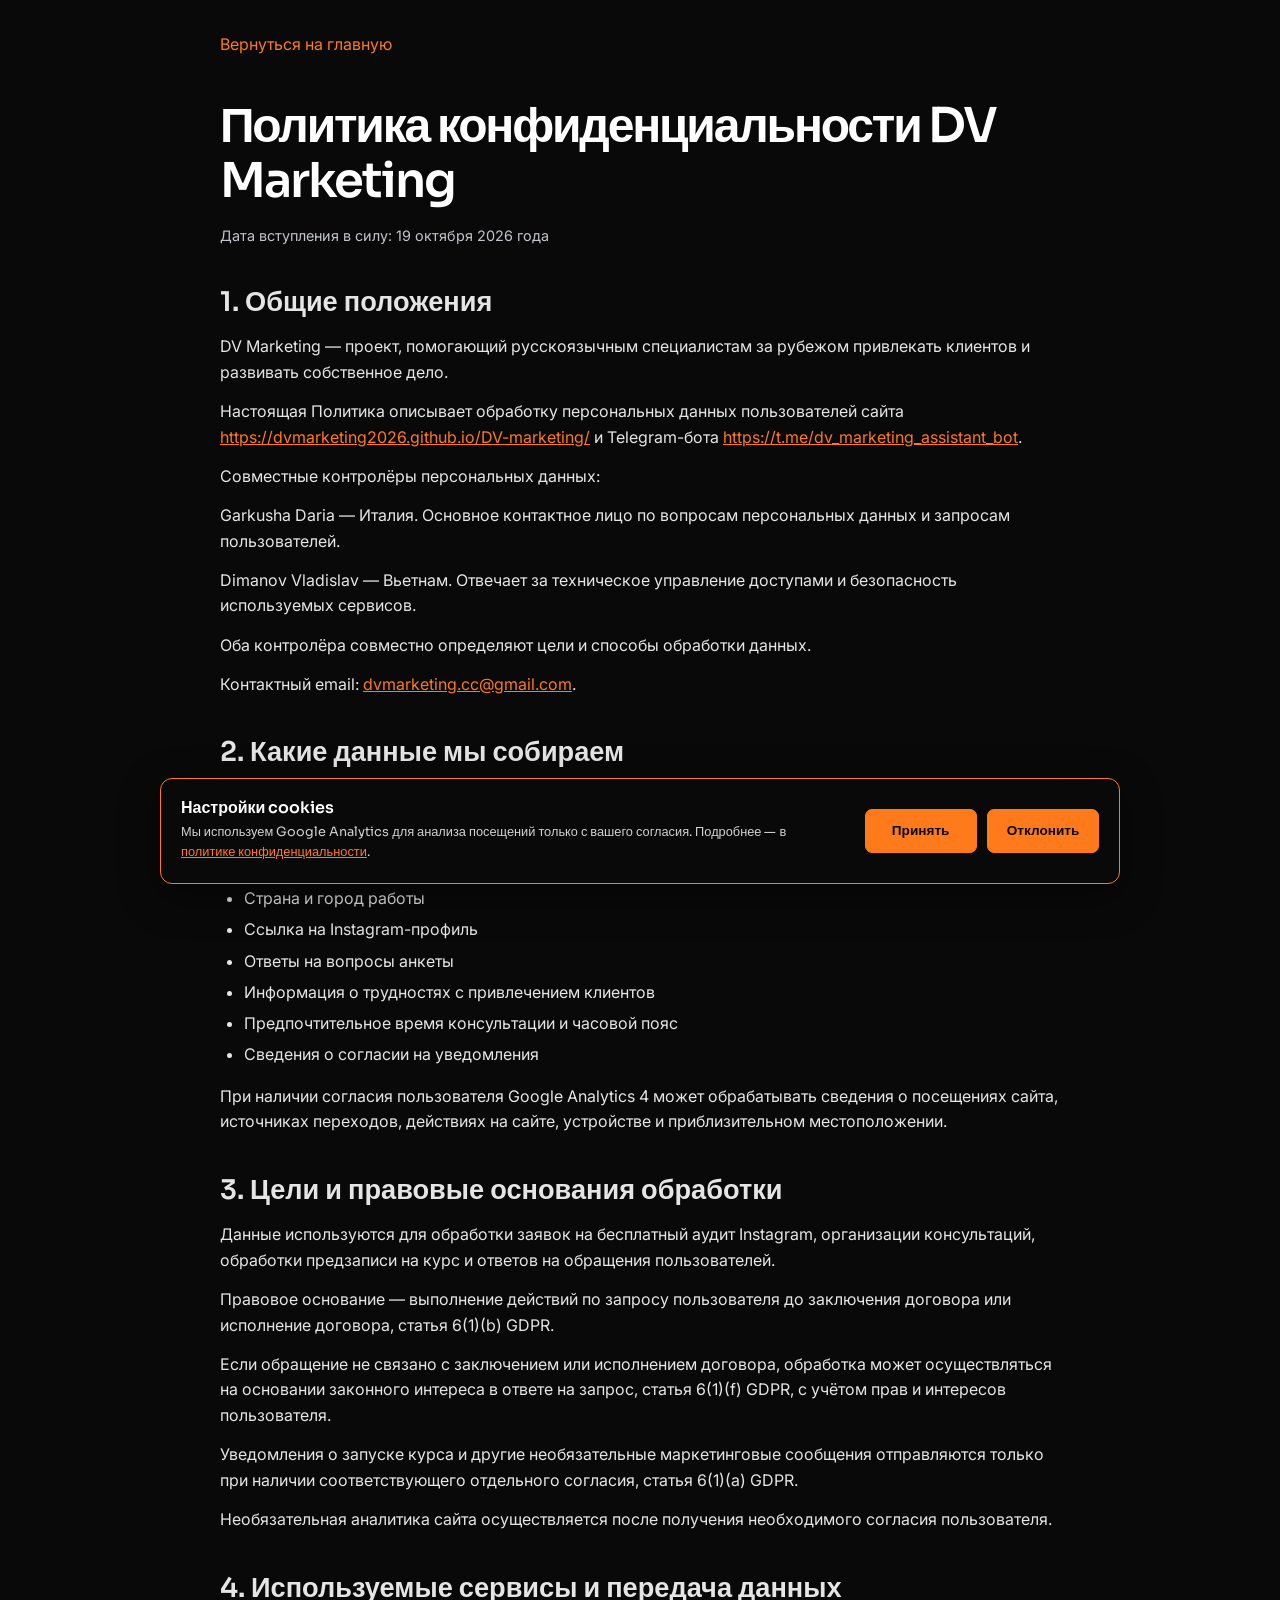
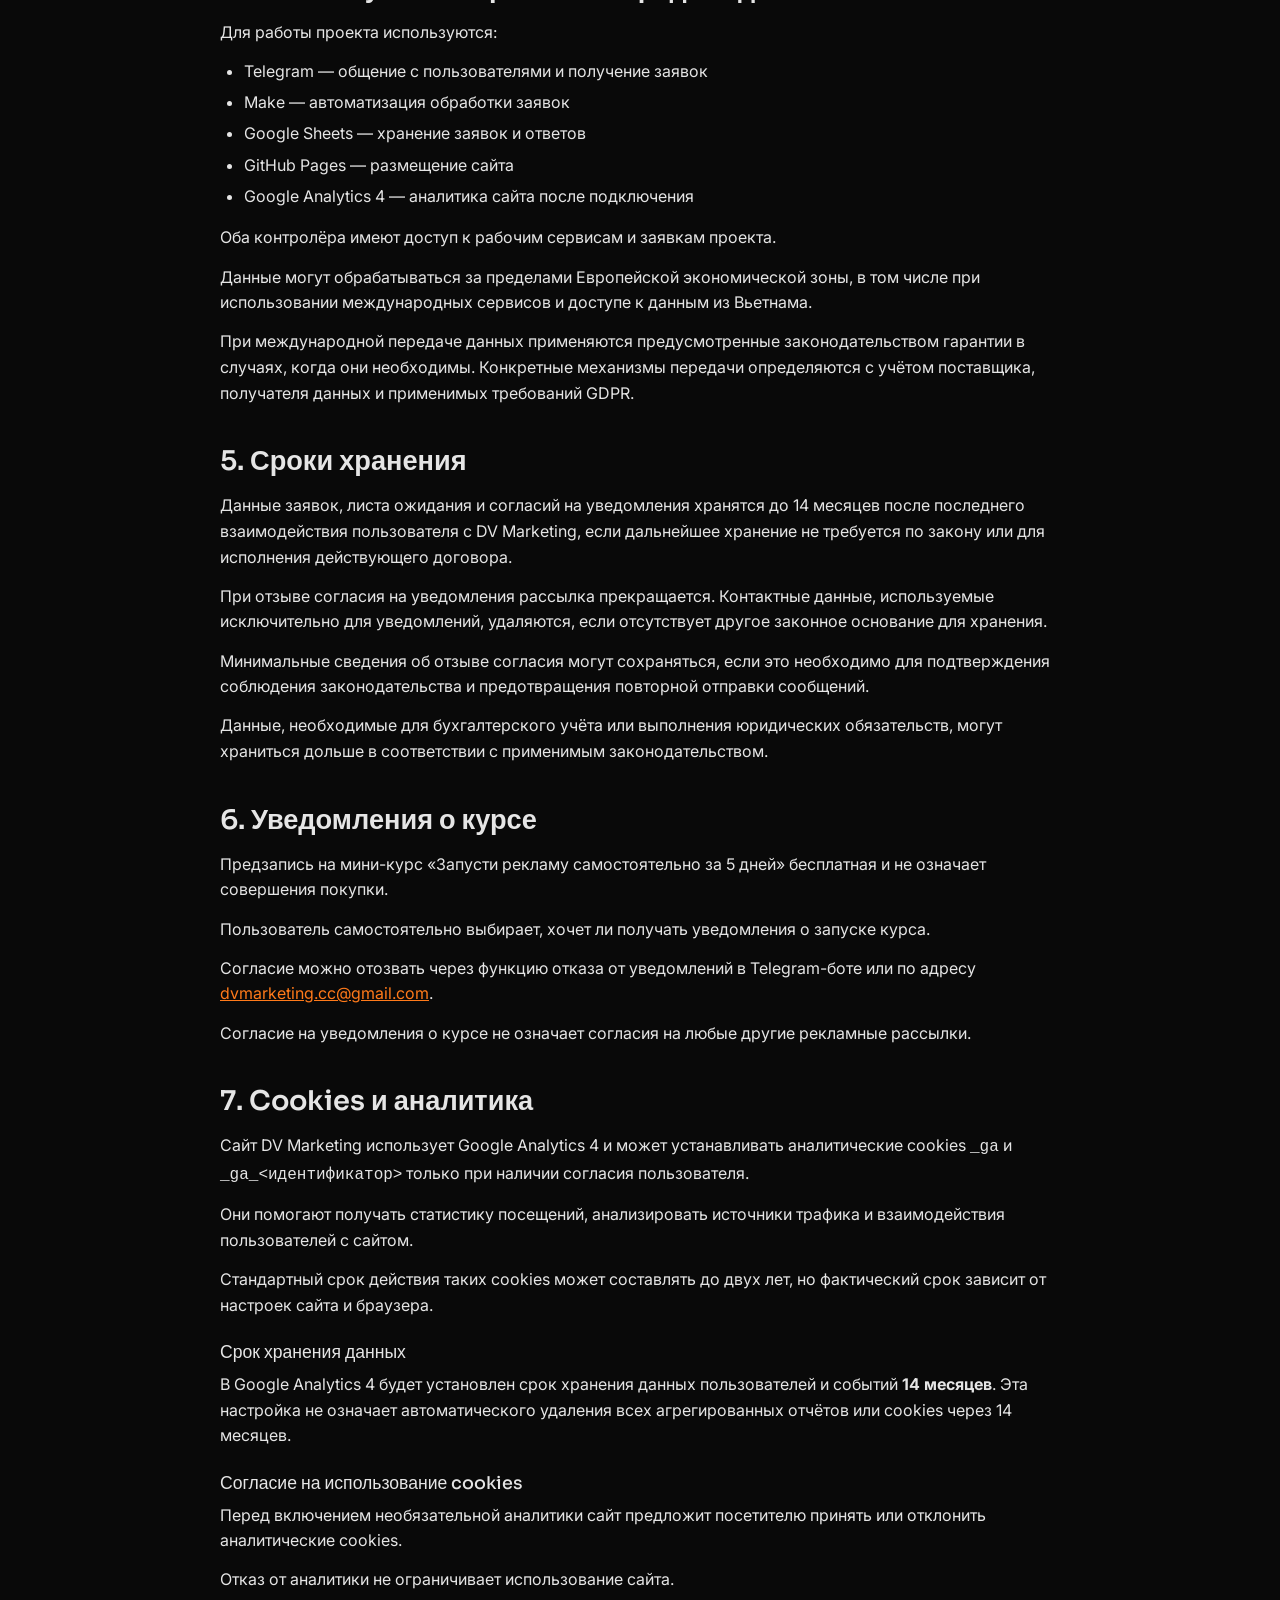
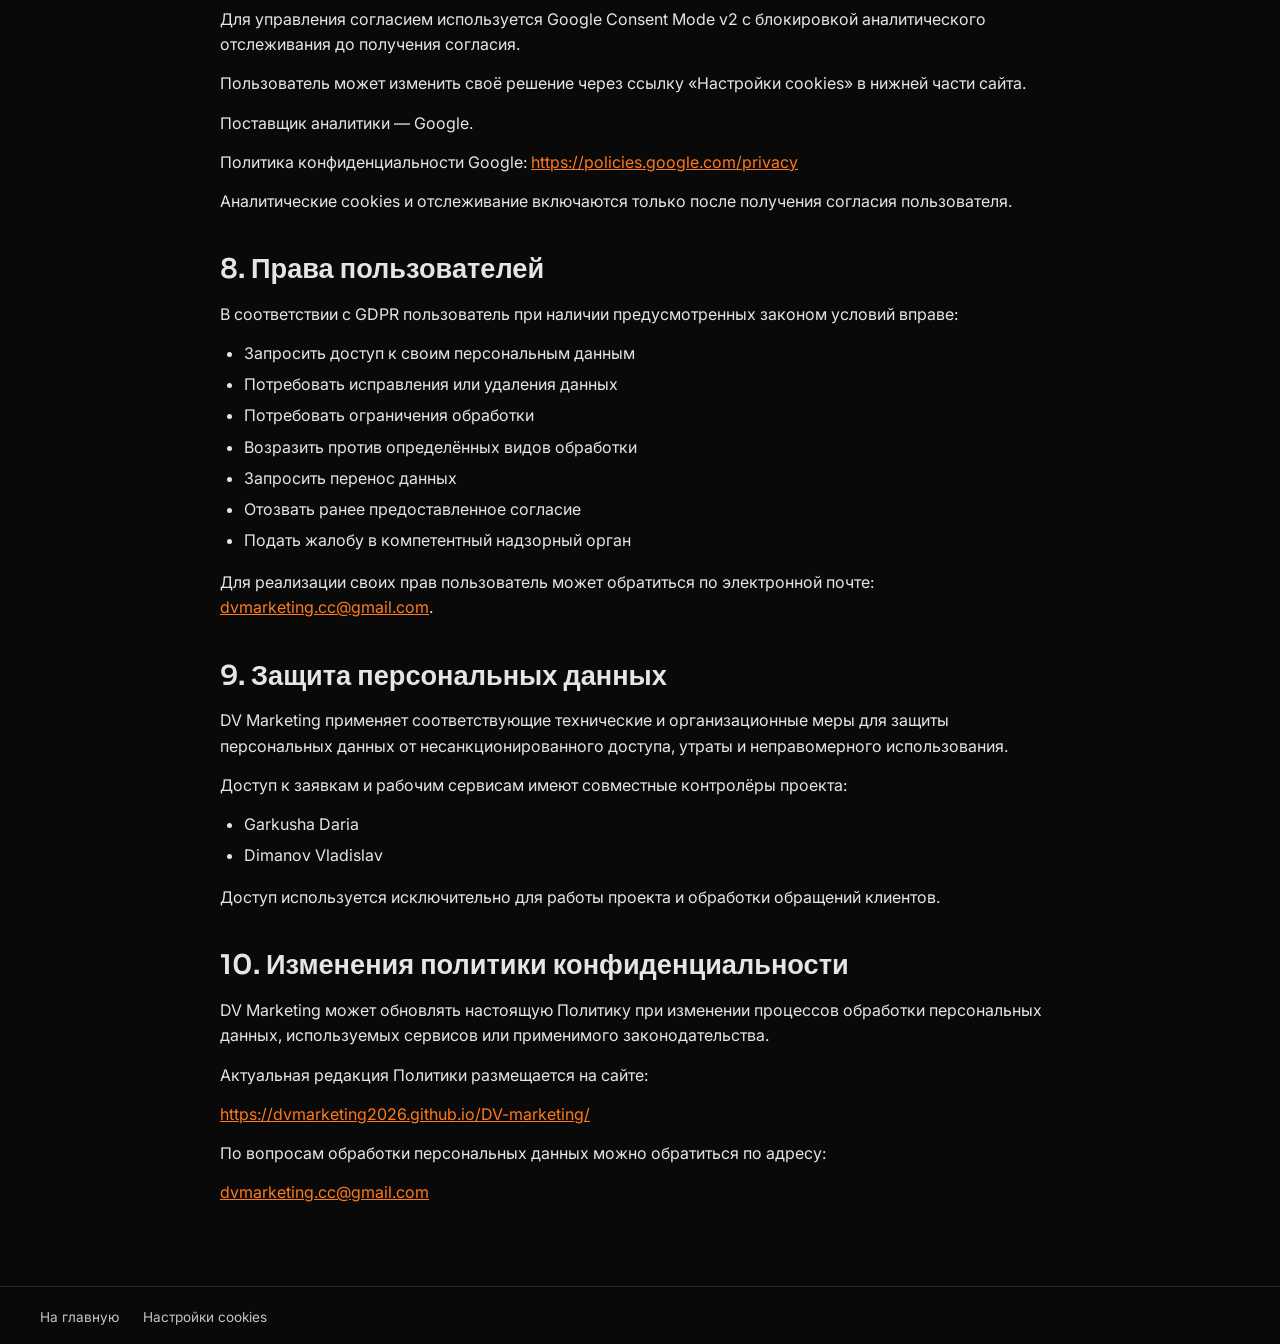
==== commit 7c74e051: "Add files via upload" ====
--- a/privacy.html
+++ b/privacy.html
@@ -13,6 +13,7 @@
       rel="stylesheet"
     />
     <link rel="stylesheet" href="style.css" />
+    <script src="script.js" defer></script>
   </head>
   <body>
     <main class="privacy-page">
@@ -65,7 +66,7 @@
               <li>Сведения о согласии на уведомления</li>
             </ul>
             <p>
-              После подключения Google Analytics 4 и получения необходимого согласия могут обрабатываться сведения о посещениях сайта, источниках переходов, действиях на сайте, устройстве и приблизительном местоположении.
+              При наличии согласия пользователя Google Analytics 4 может обрабатывать сведения о посещениях сайта, источниках переходов, действиях на сайте, устройстве и приблизительном местоположении.
             </p>
           </section>
 
@@ -137,7 +138,7 @@
           <section aria-labelledby="privacy-section-7">
             <h2 id="privacy-section-7">7. Cookies и аналитика</h2>
             <p>
-              После подключения Google Analytics 4 сайт DV Marketing может использовать аналитические cookies <code>_ga</code> и <code>_ga_&lt;идентификатор&gt;</code>.
+              Сайт DV Marketing использует Google Analytics 4 и может устанавливать аналитические cookies <code>_ga</code> и <code>_ga_&lt;идентификатор&gt;</code> только при наличии согласия пользователя.
             </p>
             <p>
               Они помогают получать статистику посещений, анализировать источники трафика и взаимодействия пользователей с сайтом.
@@ -155,17 +156,17 @@
             </p>
             <p>Отказ от аналитики не ограничивает использование сайта.</p>
             <p>
-              Для управления согласием планируется использовать Google Consent Mode v2 с блокировкой аналитического отслеживания до получения согласия.
-            </p>
-            <p>
-              После внедрения пользователь сможет изменить своё решение через ссылку «Настройки cookies» в нижней части сайта.
+              Для управления согласием используется Google Consent Mode v2 с блокировкой аналитического отслеживания до получения согласия.
+            </p>
+            <p>
+              Пользователь может изменить своё решение через ссылку «Настройки cookies» в нижней части сайта.
             </p>
             <p>Поставщик аналитики — Google.</p>
             <p>
               Политика конфиденциальности Google:
               <a href="https://policies.google.com/privacy">https://policies.google.com/privacy</a>
             </p>
-            <p>До фактического подключения аналитики этот раздел описывает планируемые настройки.</p>
+            <p>Аналитические cookies и отслеживание включаются только после получения согласия пользователя.</p>
           </section>
 
           <section aria-labelledby="privacy-section-8">
@@ -216,5 +217,31 @@
         </div>
       </article>
     </main>
+    <footer class="site-footer">
+      <div class="site-footer__inner">
+        <a href="index.html">На главную</a>
+        <a href="#cookie-banner" data-cookie-settings>Настройки cookies</a>
+      </div>
+    </footer>
+    <section
+      class="cookie-banner"
+      id="cookie-banner"
+      role="dialog"
+      aria-labelledby="cookie-banner-title"
+      aria-describedby="cookie-banner-description"
+      hidden
+    >
+      <div class="cookie-banner__copy">
+        <h2 id="cookie-banner-title">Настройки cookies</h2>
+        <p id="cookie-banner-description">
+          Мы используем Google Analytics для анализа посещений только с вашего согласия. Подробнее — в
+          <a href="privacy.html">политике конфиденциальности</a>.
+        </p>
+      </div>
+      <div class="cookie-banner__actions">
+        <button class="cookie-banner__button" type="button" data-cookie-choice="accepted">Принять</button>
+        <button class="cookie-banner__button" type="button" data-cookie-choice="rejected">Отклонить</button>
+      </div>
+    </section>
   </body>
 </html>
--- a/style.css
+++ b/style.css
@@ -1570,6 +1570,9 @@
 }
 
 .site-footer__inner {
+  display: flex;
+  flex-wrap: wrap;
+  gap: 0.75rem 1.5rem;
   width: min(100%, 1200px);
   margin-inline: auto;
 }
@@ -1653,3 +1656,99 @@
 .privacy-page__content li + li {
   margin-top: 0.35rem;
 }
+
+.cookie-banner {
+  position: fixed;
+  z-index: 20;
+  right: 16px;
+  bottom: 16px;
+  left: 16px;
+  display: flex;
+  align-items: center;
+  justify-content: space-between;
+  gap: 1.5rem;
+  width: min(100% - 32px, 960px);
+  margin-inline: auto;
+  padding: 1.25rem;
+  border: 1px solid var(--color-orange);
+  border-radius: 12px;
+  background: #090909;
+  color: var(--color-white);
+  box-shadow: 0 12px 40px rgb(0 0 0 / 45%);
+  font-family: var(--font-heading);
+}
+
+.cookie-banner[hidden] {
+  display: none;
+}
+
+.cookie-banner__copy {
+  min-width: 0;
+}
+
+.cookie-banner__copy h2 {
+  font-size: 1rem;
+  font-weight: 600;
+}
+
+.cookie-banner__copy p {
+  margin-top: 0.35rem;
+  color: #D1D1D1;
+  font-size: 0.8rem;
+  line-height: 1.55;
+}
+
+.cookie-banner__copy a {
+  color: var(--color-orange);
+}
+
+.cookie-banner__actions {
+  display: flex;
+  flex: 0 0 auto;
+  gap: 0.65rem;
+}
+
+.cookie-banner__button {
+  min-width: 112px;
+  min-height: 44px;
+  padding: 0.6rem 1rem;
+  border: 1px solid var(--color-orange);
+  border-radius: 7px;
+  background: var(--color-orange);
+  color: #090909;
+  cursor: pointer;
+  font-family: var(--font-heading);
+  font-size: 0.85rem;
+  font-weight: 600;
+}
+
+.cookie-banner__button:hover {
+  background: #ff8c38;
+}
+
+.cookie-banner__button:focus-visible {
+  outline: 3px solid var(--color-white);
+  outline-offset: 3px;
+}
+
+@media (max-width: 640px) {
+  .cookie-banner {
+    right: 12px;
+    bottom: 12px;
+    left: 12px;
+    flex-direction: column;
+    align-items: stretch;
+    gap: 1rem;
+    width: calc(100% - 24px);
+    padding: 1rem;
+  }
+
+  .cookie-banner__actions {
+    width: 100%;
+  }
+
+  .cookie-banner__button {
+    flex: 1 1 0;
+    min-width: 0;
+  }
+}
